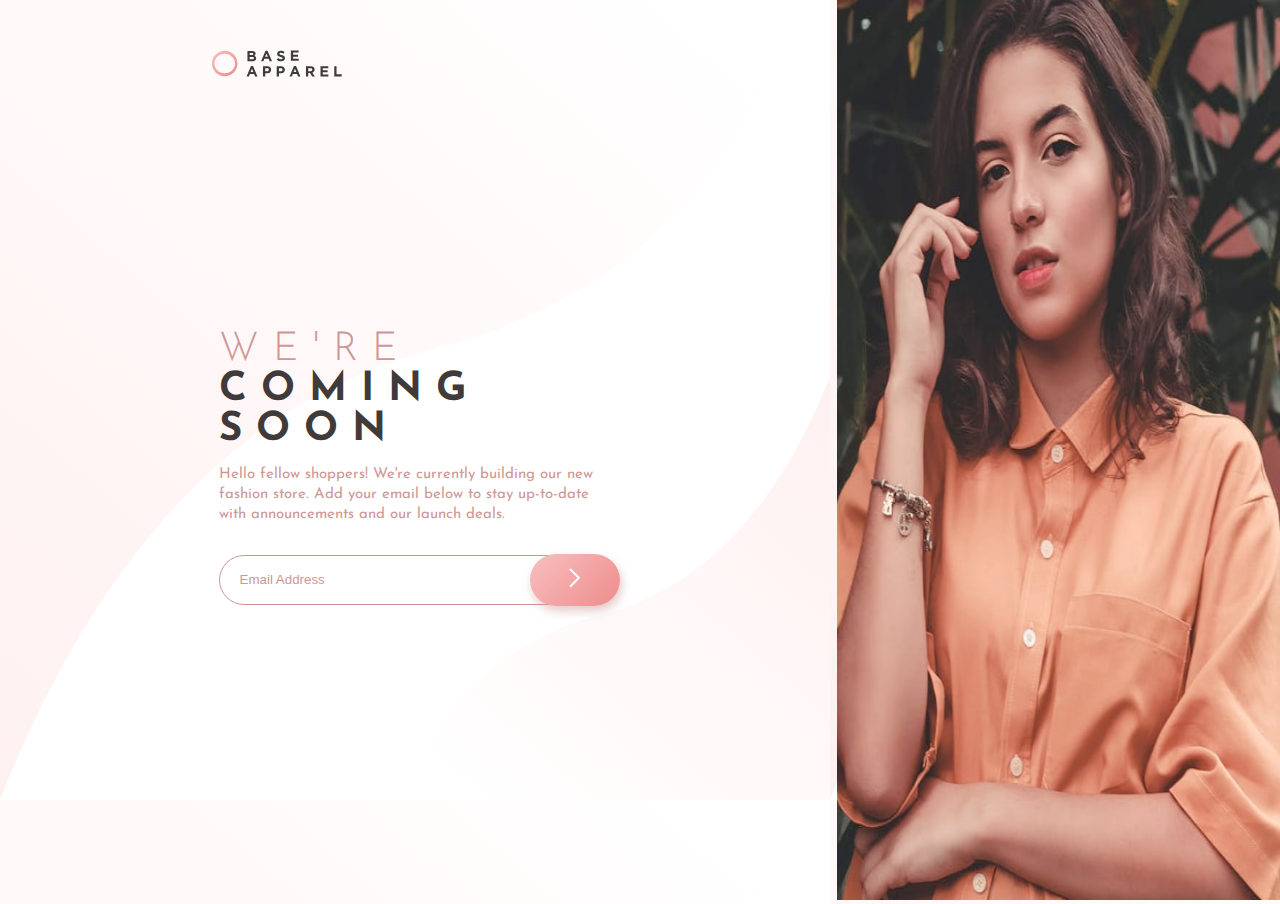
==== base-apparel-coming-soon-master/index.html @ e8994aca "base-apparel completed" ====
<!DOCTYPE html>
<html lang="en">

<head>
  <meta charset="UTF-8">
  <meta name="viewport" content="width=device-width, initial-scale=1.0">
  <!-- displays site properly based on user's device -->

  <link rel="icon" type="image/png" sizes="32x32" href="./images/favicon-32x32.png">

  <link rel="stylesheet" href="./styles/main.css">

  <title>Frontend Mentor | Base Apparel coming soon page</title>

</head>

<body>
    <header>
      <img src="./images/logo.svg" alt="logo svg">
    </header>
    <main>
      <section class="banner">
        <picture>
          <source media="(max-width: 375px)" srcset="./images/hero-mobile.jpg">
          <img src="./images/hero-desktop.jpg" alt="Chris standing up holding his daughter Elva">
        </picture>        
      </section>
      <section class="main">
<div class="content">

        <h1>
          <span>

            We're
          </span>
          <br />
          coming
          <br />

          soon
        </h1>
        <p>

          Hello fellow shoppers! We're currently building our new fashion store.
          Add your email below to stay up-to-date with announcements and our launch deals.
        </p>
        <form id="form" onsubmit="HandleSubmit(event)">
          <input type="text" name="email" id="email" placeholder="Email Address">
          <button type="submit"><img src="./images/icon-arrow.svg" alt="arrow"></button>
        <img src="./images/icon-error.svg" alt="err" class="err-image">
      <p class="err-text">Please provide a valid email</p>  
      </form>

    </div>

    </section>
  </main>

  
</body>
<script>
function HandleSubmit(e){
  e.preventDefault();
  if ( validateEmail(email.value))
  {
    form.classList.remove("error")
    return;
  }
form.classList.add("error")
}
function validateEmail(email) {
    const re = /^(([^<>()\[\]\\.,;:\s@"]+(\.[^<>()\[\]\\.,;:\s@"]+)*)|(".+"))@((\[[0-9]{1,3}\.[0-9]{1,3}\.[0-9]{1,3}\.[0-9]{1,3}\])|(([a-zA-Z\-0-9]+\.)+[a-zA-Z]{2,}))$/;
    return re.test(String(email).toLowerCase());
}
</script>
</html>
---- base-apparel-coming-soon-master/styles/main.css ----
@import url("https://fonts.googleapis.com/css?family=Josefin+Sans:300,400,600&display=swap");
* {
  -webkit-box-sizing: border-box;
          box-sizing: border-box;
}

body {
  font-family: 'Josefin Sans', sans-serif;
  background-position: center;
  font-size: 16px;
  margin: 0;
  padding: 0;
  background: url("../images/bg-pattern-desktop.svg");
}

header {
  padding: 20px;
  margin-bottom: 10px;
}

header img {
  width: 130px;
}

.banner img {
  width: 100%;
}

.main {
  margin-top: 20px;
  padding: 0px 20px;
  background-size: auto;
}

.main h1 {
  font-size: 40px;
  margin-top: 40px;
  margin-bottom: 0px;
  text-align: center;
  text-transform: uppercase;
  letter-spacing: 14px;
  color: #413a3a;
}

.main h1 span {
  font-weight: lighter;
  color: #ce9797;
  font-weight: 300;
}

.main p {
  color: #ce9797;
  text-align: center;
  font-size: 15px;
  line-height: 20px;
}

form {
  width: 100%;
  position: relative;
  margin: 10px 0px;
}

form input {
  height: 100%;
  width: 100%;
  background: transparent;
  border: 1px solid #ce9797;
  padding: 20px;
  border-radius: 50px;
  height: 50px;
  outline: none;
  -webkit-border-radius: 50px;
  -moz-border-radius: 50px;
  -ms-border-radius: 50px;
  -o-border-radius: 50px;
}

form input::-webkit-input-placeholder {
  color: #ce9797;
}

form input:-ms-input-placeholder {
  color: #ce9797;
}

form input::-ms-input-placeholder {
  color: #ce9797;
}

form input::placeholder {
  color: #ce9797;
}

form button {
  position: absolute;
  top: -1px;
  right: -1px;
  width: 71px;
  height: 52px;
  border-radius: 50px;
  border: none;
  -webkit-border-radius: 50px;
  -moz-border-radius: 50px;
  -ms-border-radius: 50px;
  -o-border-radius: 50px;
  background: linear-gradient(135deg, #f8bfbf, #ee8c8c);
  outline: none;
  -webkit-box-shadow: 2px 5px 10px rgba(206, 151, 151, 0.5);
          box-shadow: 2px 5px 10px rgba(206, 151, 151, 0.5);
  z-index: 4;
}

form button:hover {
  opacity: 0.8;
}

form .err-image {
  position: absolute;
  top: 13px;
  right: 80px;
  display: none;
}

form .err-text {
  text-align: left;
  padding-left: 20px;
  color: #f96262;
  line-height: 5px;
  display: none;
}

form.error input {
  border: 2px solid #f96262;
}

form.error .err-image {
  display: block;
}

form.error .err-text {
  display: block;
}

@media screen and (min-width: 376px) {
  header {
    position: absolute;
    margin-left: 15%;
    top: 30px;
  }
  main {
    display: -webkit-box;
    display: -ms-flexbox;
    display: flex;
    place-items: center;
  }
  main .banner {
    -webkit-box-ordinal-group: 3;
        -ms-flex-order: 2;
            order: 2;
    -webkit-box-flex: 1;
        -ms-flex: 1;
            flex: 1;
  }
  main .banner img {
    height: 100vh;
  }
  main .main {
    -webkit-box-ordinal-group: 2;
        -ms-flex-order: 1;
            order: 1;
    -webkit-box-flex: 1.8;
        -ms-flex: 1.8;
            flex: 1.8;
    margin: 0;
    display: -webkit-box;
    display: -ms-flexbox;
    display: flex;
    -webkit-box-pack: center;
        -ms-flex-pack: center;
            justify-content: center;
    -webkit-box-align: center;
        -ms-flex-align: center;
            align-items: center;
  }
  main .main .content {
    max-width: 400px;
  }
  main .main .content h1 {
    text-align: left;
    line-height: 2.5rem;
  }
  main .main .content p {
    text-align: left;
    margin-bottom: 30px;
  }
  form button {
    width: 90px;
  }
  form .err-image {
    right: 100px;
  }
}
/*# sourceMappingURL=main.css.map */
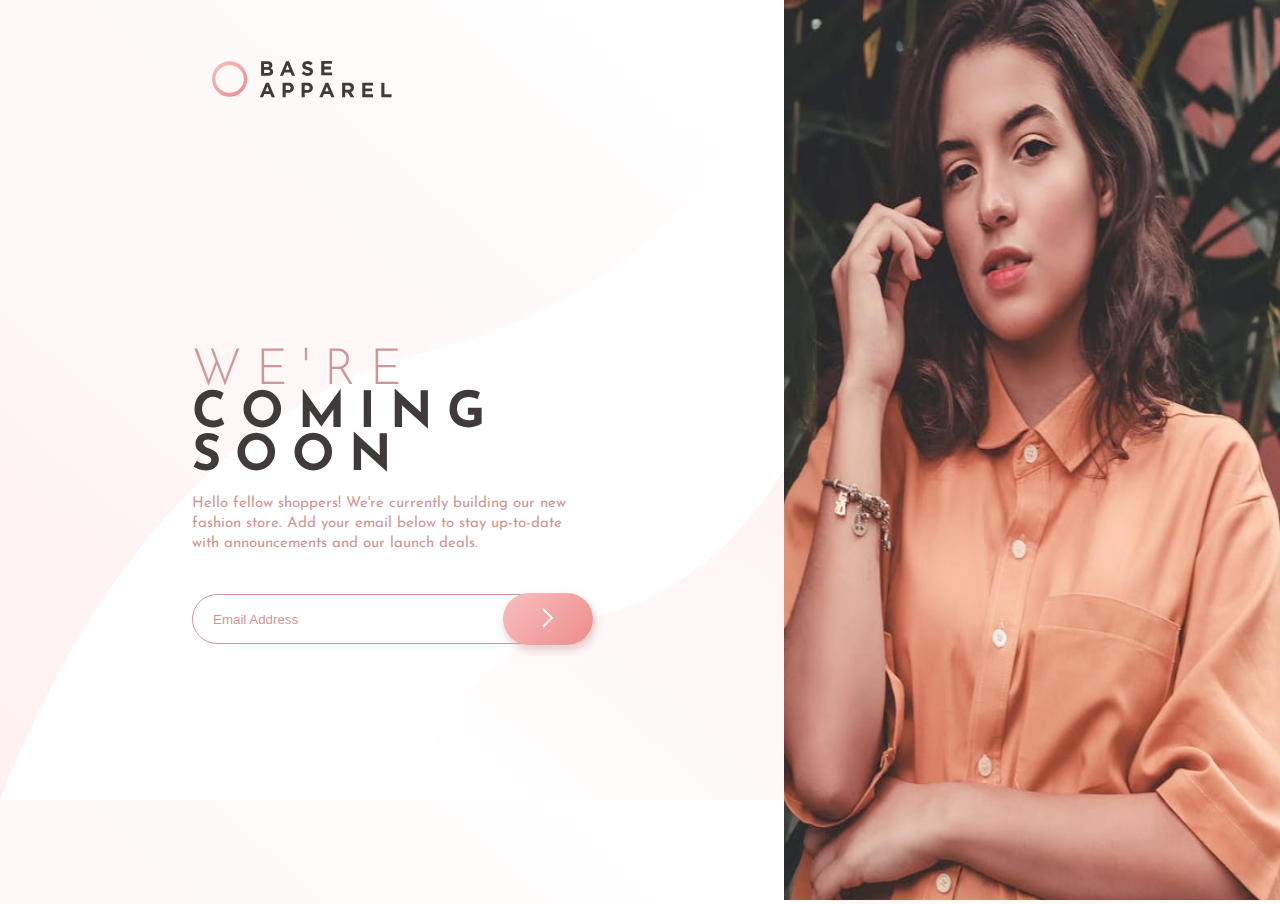
==== commit c3a82875: "fixed some bugs in base-apparel" ====
--- a/base-apparel-coming-soon-master/index.html
+++ b/base-apparel-coming-soon-master/index.html
@@ -19,12 +19,12 @@
       <img src="./images/logo.svg" alt="logo svg">
     </header>
     <main>
-      <section class="banner">
+      <div class="banner">
         <picture>
           <source media="(max-width: 375px)" srcset="./images/hero-mobile.jpg">
           <img src="./images/hero-desktop.jpg" alt="Chris standing up holding his daughter Elva">
         </picture>        
-      </section>
+      </div>
       <section class="main">
 <div class="content">
 
@@ -45,7 +45,9 @@
           Add your email below to stay up-to-date with announcements and our launch deals.
         </p>
         <form id="form" onsubmit="HandleSubmit(event)">
-          <input type="text" name="email" id="email" placeholder="Email Address">
+          <label for="email">
+            <input type="text" id="email" placeholder="Email Address">
+          </label>
           <button type="submit"><img src="./images/icon-arrow.svg" alt="arrow"></button>
         <img src="./images/icon-error.svg" alt="err" class="err-image">
       <p class="err-text">Please provide a valid email</p>  
--- a/base-apparel-coming-soon-master/styles/main.css
+++ b/base-apparel-coming-soon-master/styles/main.css
@@ -146,7 +146,10 @@
   header {
     position: absolute;
     margin-left: 15%;
-    top: 30px;
+    top: 40px;
+  }
+  header img {
+    width: 180px;
   }
   main {
     display: -webkit-box;
@@ -169,9 +172,9 @@
     -webkit-box-ordinal-group: 2;
         -ms-flex-order: 1;
             order: 1;
-    -webkit-box-flex: 1.8;
-        -ms-flex: 1.8;
-            flex: 1.8;
+    -webkit-box-flex: 1.5;
+        -ms-flex: 1.5;
+            flex: 1.5;
     margin: 0;
     display: -webkit-box;
     display: -ms-flexbox;
@@ -188,11 +191,13 @@
   }
   main .main .content h1 {
     text-align: left;
-    line-height: 2.5rem;
+    line-height: 2.7rem;
+    font-size: 50px;
+    margin-top: 100px;
   }
   main .main .content p {
     text-align: left;
-    margin-bottom: 30px;
+    margin-bottom: 40px;
   }
   form button {
     width: 90px;
